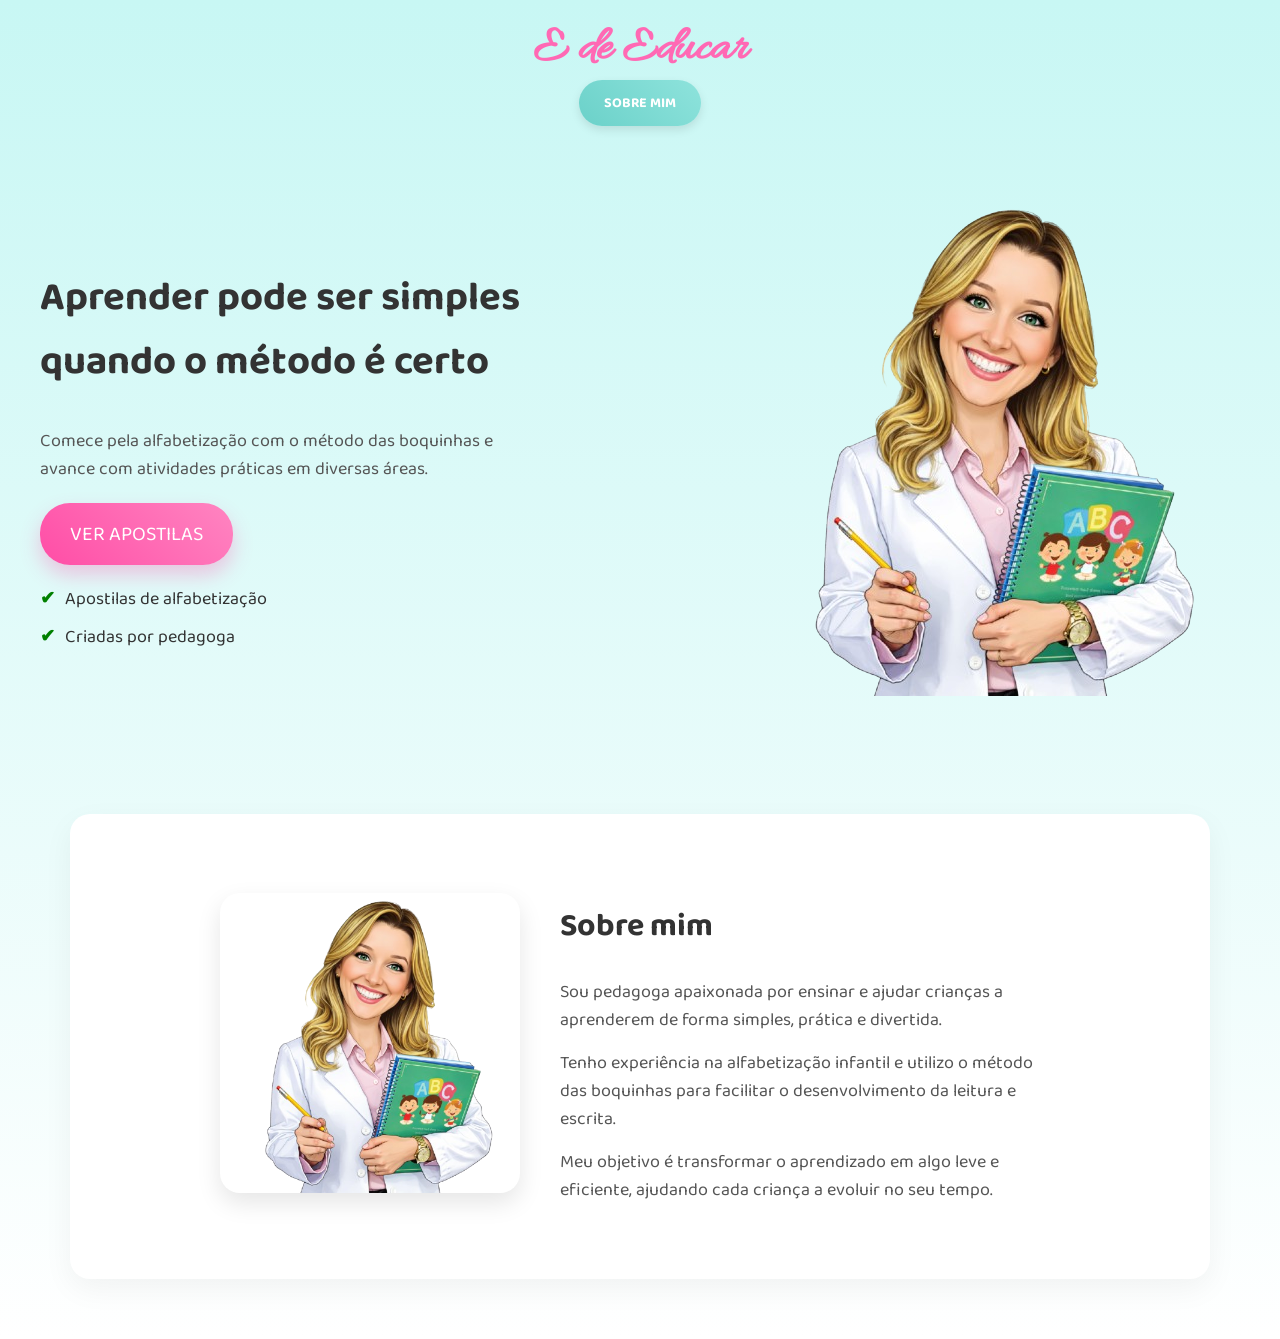
==== index.html @ 4d114b8d "primeiro commit" ====
<!DOCTYPE html>
<html lang="pt-br">
<head>
    <meta charset="UTF-8">
    <meta name="viewport" content="width=device-width, initial-scale=1.0">
    <title>E de Educar</title>

    <link rel="stylesheet" href="style.css">

    <!-- Fontes -->
    <link href="https://fonts.googleapis.com/css2?family=Baloo+2:wght@400;700&display=swap" rel="stylesheet">
    <link href="https://fonts.googleapis.com/css2?family=Allura&display=swap" rel="stylesheet">

    <!-- SCROLL SUAVE -->
    <style>
        html {
            scroll-behavior: smooth;
        }
    </style>
</head>

<body>

    <!-- TOPO -->
    <header class="topo">
        <h1>E de Educar</h1>
        <a href="#sobre" class="btn-topo">SOBRE MIM</a>
    </header>

    <!-- HERO -->
    <section class="hero">

        <div class="texto">

            <h2>
                Aprender pode ser simples <br>
                quando o método é certo
            </h2>

            <p>
                Comece pela alfabetização com o método das boquinhas
                e avance com atividades práticas em diversas áreas.
            </p>

            <a href="page3.html" class="btn-principal">
                VER APOSTILAS
            </a>

            <ul class="lista">
                <li>Apostilas de alfabetização</li>
                <li>Criadas por pedagoga</li>
            </ul>

        </div>

        <div class="imagem">
            <img src="imagens/de.png" alt="Professora">
        </div>

    </section> <!-- 🔥 FECHOU O HERO AQUI -->

    <!-- 🔥 AGORA SIM: SOBRE EMBAIXO -->
    <section id="sobre" class="sobre">

        <div class="sobre-container">

            <div class="sobre-img">
                <img src="imagens/de.png" alt="Professora">
            </div>

            <div class="sobre-texto">
                <h2>Sobre mim</h2>

                <p>
                    Sou pedagoga apaixonada por ensinar e ajudar crianças a aprenderem
                    de forma simples, prática e divertida.
                </p>

                <p>
                    Tenho experiência na alfabetização infantil e utilizo o método das
                    boquinhas para facilitar o desenvolvimento da leitura e escrita.
                </p>

                <p>
                    Meu objetivo é transformar o aprendizado em algo leve e eficiente,
                    ajudando cada criança a evoluir no seu tempo.
                </p>

            </div>

        </div>

    </section>

</body>
</html>
---- style.css ----
body {
    margin: 0;
    font-family: 'Baloo 2', cursive;
    background: linear-gradient(to bottom, #c8f7f4, #ffffff);
    scroll-behavior: smooth; /* scroll suave */
}

/* TOPO */
.topo {
    display: flex;
    flex-direction: column;
    align-items: center;
    text-align: center;
    padding: 20px 10px;
    max-width: 1200px;
    margin: 0 auto;
}

.topo h1 {
    font-family: 'Allura', cursive;
    font-size: 48px;
    color: #ff69b4;
    margin: 0;
}

.btn-topo {
    background: linear-gradient(45deg, #6bd1c9, #8ee3dc);
    padding: 12px 25px;
    border-radius: 30px;
    color: white;
    text-decoration: none;
    font-size: 14px;
    font-weight: bold;
    box-shadow: 0 4px 10px rgba(0,0,0,0.1);
    transition: 0.3s;
}

.btn-topo:hover {
    transform: scale(1.05);
}

/* HERO */
.hero {
    display: flex;
    align-items: center;
    justify-content: space-between; /* melhor distribuição */
    padding: 50px 20px;
    max-width: 1200px;
    margin: 0 auto;
    gap: 40px;
}

/* TEXTO */
.texto {
    max-width: 500px;
}

.texto h2 {
    font-size: 40px;
    color: #333;
}

.texto p {
    font-size: 18px;
    color: #555;
    margin: 20px 0;
}

/* BOTÃO PRINCIPAL */
.btn-principal {
    display: inline-block;
    background: linear-gradient(45deg, #ff4da6, #ff85c1);
    color: white;
    font-size: 20px;
    padding: 15px 30px;
    border-radius: 30px;
    text-decoration: none;
    cursor: pointer;
    transition: 0.3s;
    box-shadow: 0 10px 20px rgba(255, 77, 166, 0.3);
}

.btn-principal:hover {
    transform: scale(1.05);
}

/* LISTA */
.lista {
    list-style: none;
    padding: 0;
    margin-top: 20px;
}

.lista li {
    font-size: 18px;
    margin: 10px 0;
    color: #333;
}

.lista li::before {
    content: "✔";
    color: green;
    margin-right: 10px;
    font-weight: bold;
}

/* IMAGEM */
.imagem img {
    width: 100%;
    max-width: 500px;
    border-radius: 15px;
}

/* SOBRE */
.sobre {
    padding: 60px 20px;
    background: #ffffff;
    border-radius: 20px;
    max-width: 1100px;
    margin: 60px auto;
    box-shadow: 0 10px 30px rgba(0,0,0,0.05);
}

.sobre-container {
    display: flex;
    align-items: center;
    justify-content: center;
    gap: 40px;
}

.sobre-img img {
    width: 300px;
    border-radius: 20px;
    box-shadow: 0 10px 25px rgba(0,0,0,0.1);
}

.sobre-texto {
    max-width: 500px;
}

.sobre-texto h2 {
    font-size: 32px;
    color: #333;
}

.sobre-texto p {
    font-size: 18px;
    color: #555;
    margin: 15px 0;
}

/* 📱 RESPONSIVO */
@media (max-width: 768px) {

    .hero {
        flex-direction: column;
        text-align: center;
    }

    .imagem img {
        width: 100%;
    }

    .texto {
        max-width: 100%;
    }

    .texto h2 {
        font-size: 28px;
    }

    .topo h1 {
        font-size: 36px;
    }

    .sobre-container {
        flex-direction: column;
        text-align: center;
    }

    .sobre-img img {
        width: 200px;
    }
}
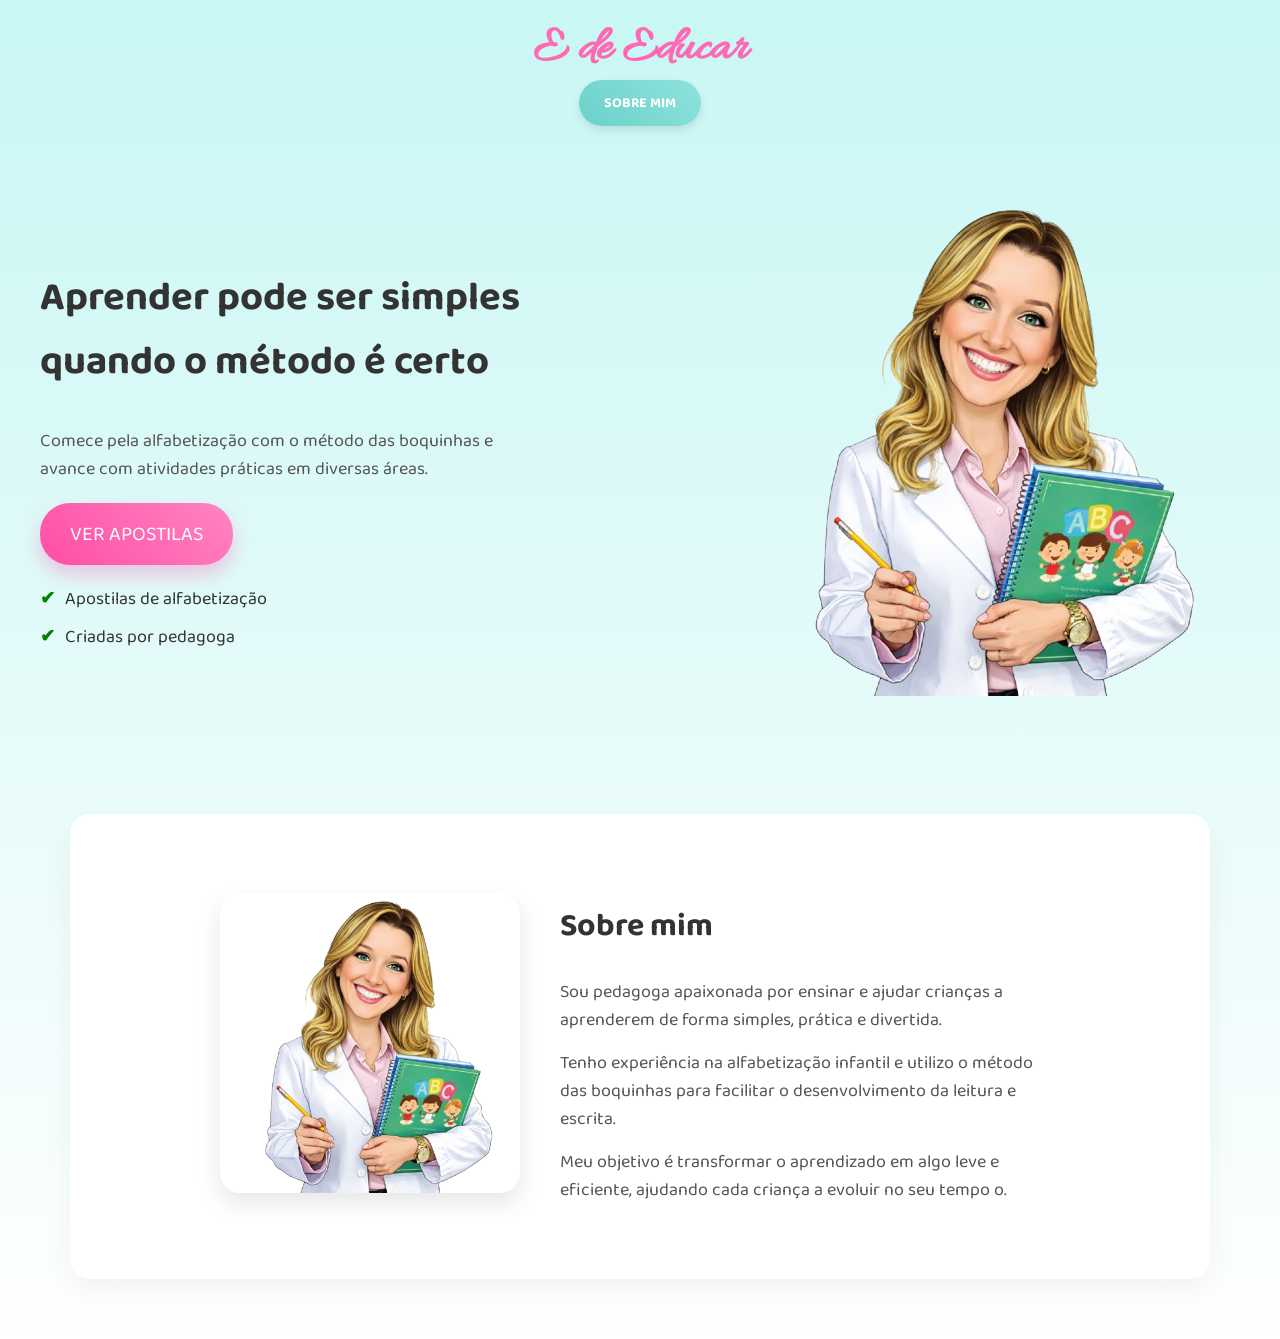
==== commit bfd6c734: "atualizando site" ====
--- a/index.html
+++ b/index.html
@@ -83,7 +83,7 @@
 
                 <p>
                     Meu objetivo é transformar o aprendizado em algo leve e eficiente,
-                    ajudando cada criança a evoluir no seu tempo.
+                    ajudando cada criança a evoluir no seu tempo o.
                 </p>
 
             </div>
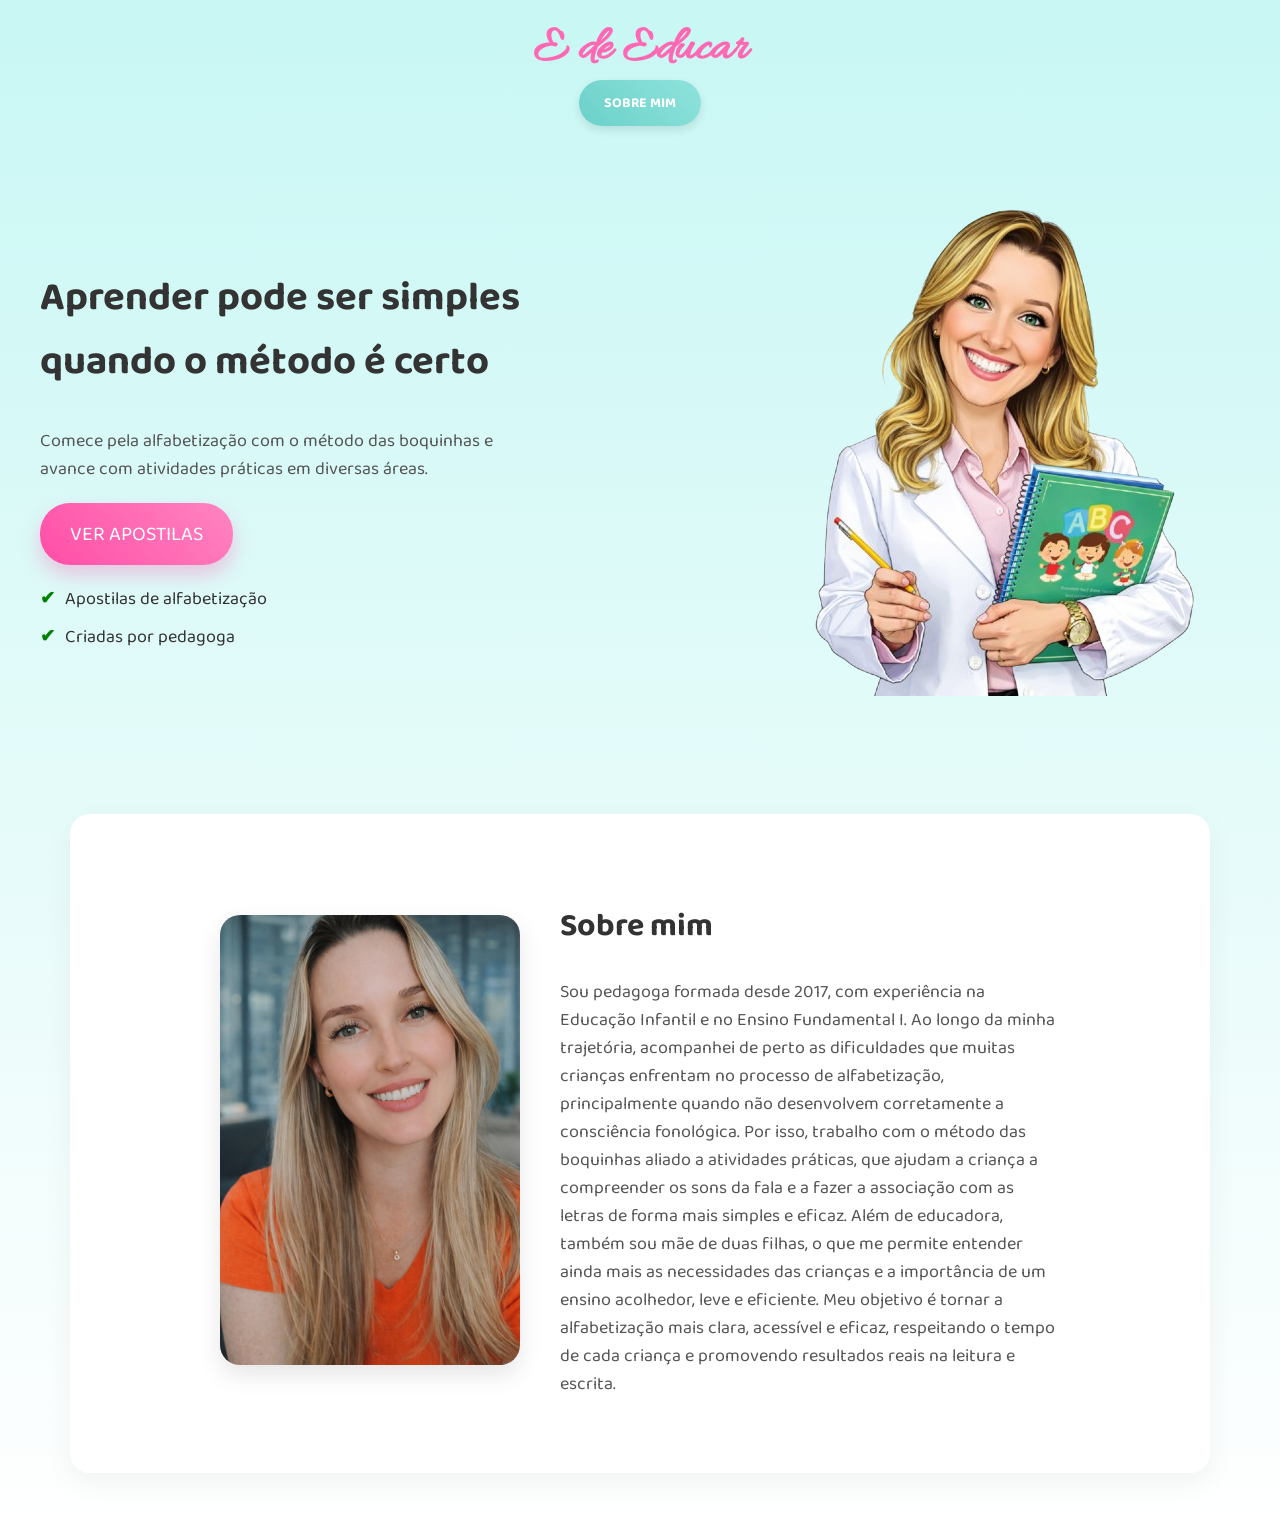
==== commit 7d09f78f: "Retomanando" ====
--- a/index.html
+++ b/index.html
@@ -42,7 +42,7 @@
                 e avance com atividades práticas em diversas áreas.
             </p>
 
-            <a href="page3.html" class="btn-principal">
+            <a href="apostila/page3.html" class="btn-principal">
                 VER APOSTILAS
             </a>
 
@@ -65,26 +65,24 @@
         <div class="sobre-container">
 
             <div class="sobre-img">
-                <img src="imagens/de.png" alt="Professora">
+                <img src="imagens/deh.jpeg" alt="Professora">
             </div>
 
             <div class="sobre-texto">
                 <h2>Sobre mim</h2>
 
                 <p>
-                    Sou pedagoga apaixonada por ensinar e ajudar crianças a aprenderem
-                    de forma simples, prática e divertida.
+                    Sou pedagoga formada desde 2017, com experiência na Educação Infantil e no Ensino Fundamental I.
+
+                    Ao longo da minha trajetória, acompanhei de perto as dificuldades que muitas crianças enfrentam no processo de alfabetização, principalmente quando não desenvolvem corretamente a consciência fonológica.
+
+                    Por isso, trabalho com o método das boquinhas aliado a atividades práticas, que ajudam a criança a compreender os sons da fala e a fazer a associação com as letras de forma mais simples e eficaz.
+
+                    Além de educadora, também sou mãe de duas filhas, o que me permite entender ainda mais as necessidades das crianças e a importância de um ensino acolhedor, leve e eficiente.
+
+                    Meu objetivo é tornar a alfabetização mais clara, acessível e eficaz, respeitando o tempo de cada criança e promovendo resultados reais na leitura e escrita.
                 </p>
 
-                <p>
-                    Tenho experiência na alfabetização infantil e utilizo o método das
-                    boquinhas para facilitar o desenvolvimento da leitura e escrita.
-                </p>
-
-                <p>
-                    Meu objetivo é transformar o aprendizado em algo leve e eficiente,
-                    ajudando cada criança a evoluir no seu tempo o.
-                </p>
 
             </div>
 
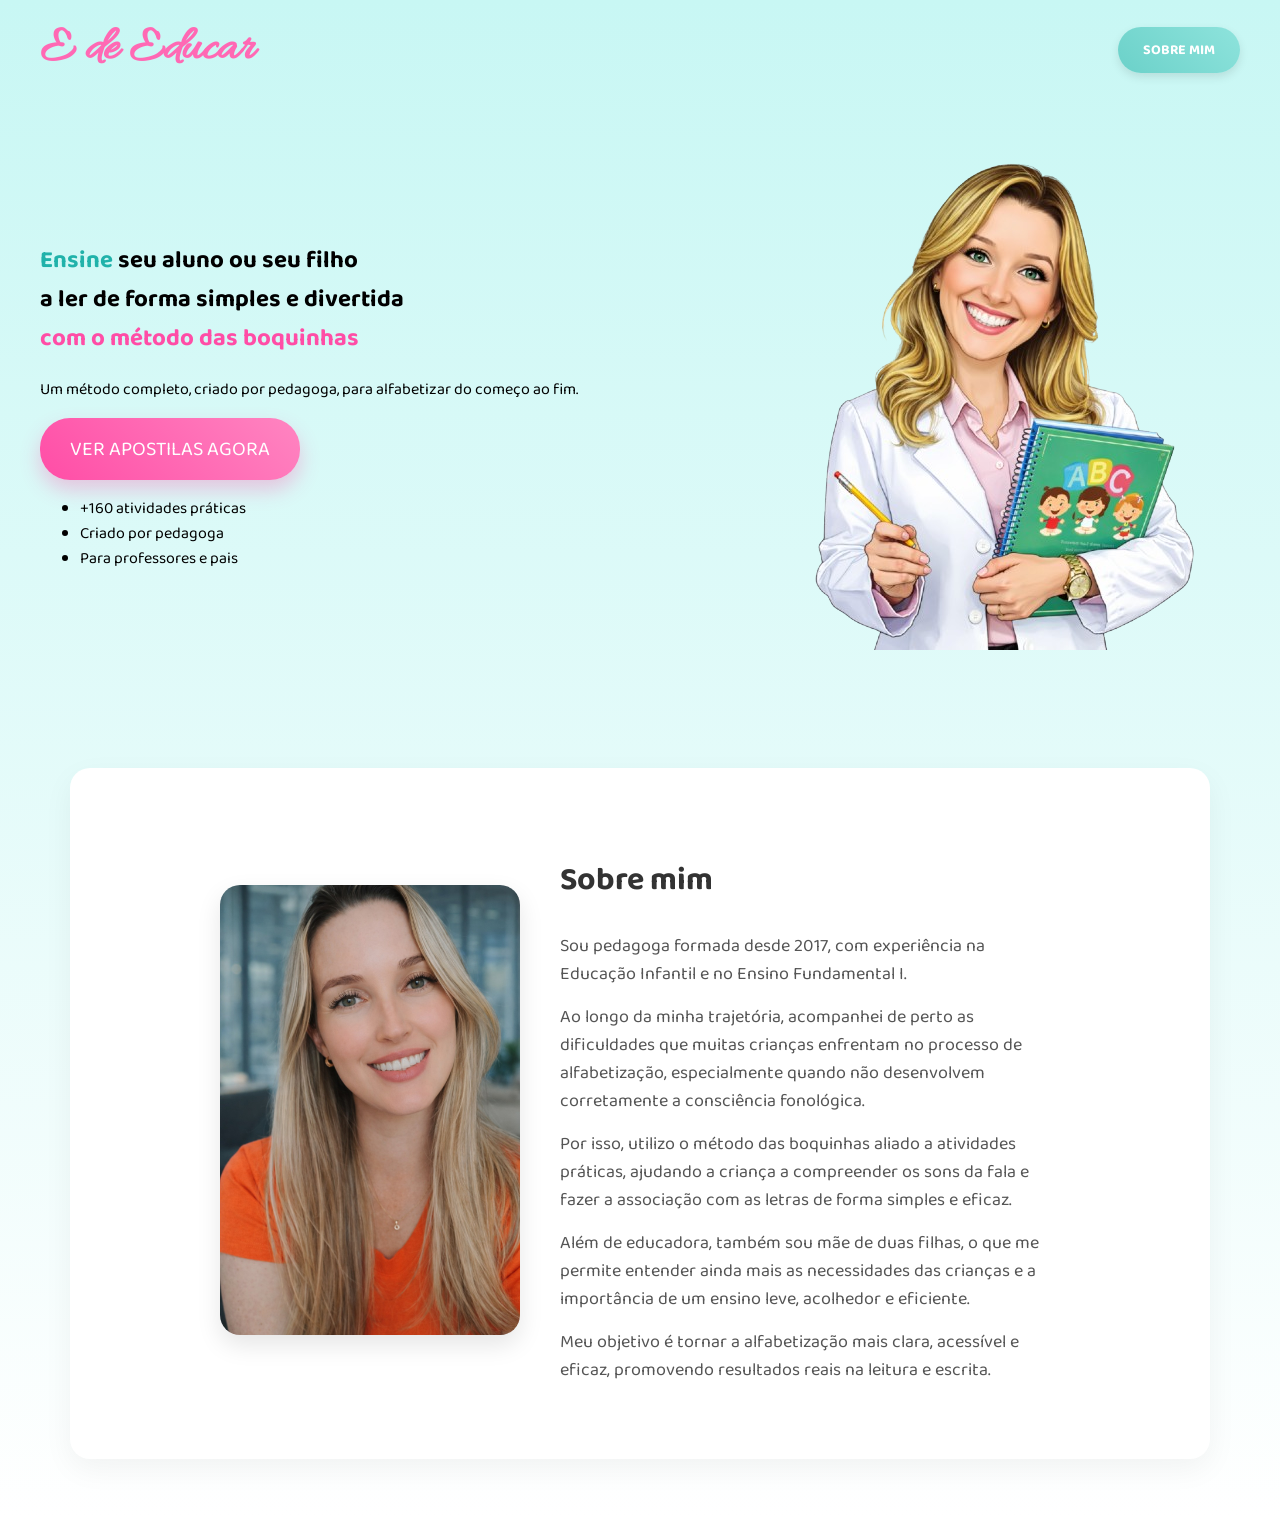
==== commit 66aae946: "Adicionando imagens das apostila" ====
--- a/index.html
+++ b/index.html
@@ -11,7 +11,6 @@
     <link href="https://fonts.googleapis.com/css2?family=Baloo+2:wght@400;700&display=swap" rel="stylesheet">
     <link href="https://fonts.googleapis.com/css2?family=Allura&display=swap" rel="stylesheet">
 
-    <!-- SCROLL SUAVE -->
     <style>
         html {
             scroll-behavior: smooth;
@@ -23,43 +22,45 @@
 
     <!-- TOPO -->
     <header class="topo">
-        <h1>E de Educar</h1>
+        <h1 class="logo">E de Educar</h1>
         <a href="#sobre" class="btn-topo">SOBRE MIM</a>
     </header>
 
     <!-- HERO -->
     <section class="hero">
 
-        <div class="texto">
+        <div class="hero-texto">
 
             <h2>
-                Aprender pode ser simples <br>
-                quando o método é certo
+                <span class="verde">Ensine</span> seu aluno ou seu filho <br>
+                a ler de forma simples e divertida <br>
+                <span class="rosa">com o método das boquinhas</span>
             </h2>
 
             <p>
-                Comece pela alfabetização com o método das boquinhas
-                e avance com atividades práticas em diversas áreas.
+                Um método completo, criado por pedagoga,
+                para alfabetizar do começo ao fim.
             </p>
 
             <a href="apostila/page3.html" class="btn-principal">
-                VER APOSTILAS
+                VER APOSTILAS AGORA
             </a>
 
-            <ul class="lista">
-                <li>Apostilas de alfabetização</li>
-                <li>Criadas por pedagoga</li>
+            <ul class="beneficios">
+                <li>+160 atividades práticas</li>
+                <li>Criado por pedagoga</li>
+                <li>Para professores e pais</li>
             </ul>
 
         </div>
 
-        <div class="imagem">
+        <div class="hero-img">
             <img src="imagens/de.png" alt="Professora">
         </div>
 
-    </section> <!-- 🔥 FECHOU O HERO AQUI -->
+    </section>
 
-    <!-- 🔥 AGORA SIM: SOBRE EMBAIXO -->
+    <!-- SOBRE -->
     <section id="sobre" class="sobre">
 
         <div class="sobre-container">
@@ -73,16 +74,23 @@
 
                 <p>
                     Sou pedagoga formada desde 2017, com experiência na Educação Infantil e no Ensino Fundamental I.
-
-                    Ao longo da minha trajetória, acompanhei de perto as dificuldades que muitas crianças enfrentam no processo de alfabetização, principalmente quando não desenvolvem corretamente a consciência fonológica.
-
-                    Por isso, trabalho com o método das boquinhas aliado a atividades práticas, que ajudam a criança a compreender os sons da fala e a fazer a associação com as letras de forma mais simples e eficaz.
-
-                    Além de educadora, também sou mãe de duas filhas, o que me permite entender ainda mais as necessidades das crianças e a importância de um ensino acolhedor, leve e eficiente.
-
-                    Meu objetivo é tornar a alfabetização mais clara, acessível e eficaz, respeitando o tempo de cada criança e promovendo resultados reais na leitura e escrita.
                 </p>
 
+                <p>
+                    Ao longo da minha trajetória, acompanhei de perto as dificuldades que muitas crianças enfrentam no processo de alfabetização, especialmente quando não desenvolvem corretamente a consciência fonológica.
+                </p>
+
+                <p>
+                    Por isso, utilizo o método das boquinhas aliado a atividades práticas, ajudando a criança a compreender os sons da fala e fazer a associação com as letras de forma simples e eficaz.
+                </p>
+
+                <p>
+                    Além de educadora, também sou mãe de duas filhas, o que me permite entender ainda mais as necessidades das crianças e a importância de um ensino leve, acolhedor e eficiente.
+                </p>
+
+                <p>
+                    Meu objetivo é tornar a alfabetização mais clara, acessível e eficaz, promovendo resultados reais na leitura e escrita.
+                </p>
 
             </div>
 
--- a/style.css
+++ b/style.css
@@ -2,16 +2,15 @@
     margin: 0;
     font-family: 'Baloo 2', cursive;
     background: linear-gradient(to bottom, #c8f7f4, #ffffff);
-    scroll-behavior: smooth; /* scroll suave */
+    scroll-behavior: smooth;
 }
 
 /* TOPO */
 .topo {
     display: flex;
-    flex-direction: column;
+    justify-content: space-between;
     align-items: center;
-    text-align: center;
-    padding: 20px 10px;
+    padding: 20px 40px;
     max-width: 1200px;
     margin: 0 auto;
 }
@@ -43,11 +42,11 @@
 .hero {
     display: flex;
     align-items: center;
-    justify-content: space-between; /* melhor distribuição */
+    justify-content: space-between;
     padding: 50px 20px;
     max-width: 1200px;
     margin: 0 auto;
-    gap: 40px;
+    gap: 60px;
 }
 
 /* TEXTO */
@@ -64,6 +63,15 @@
     font-size: 18px;
     color: #555;
     margin: 20px 0;
+}
+
+/* CORES DO TEXTO */
+.verde {
+    color: #20b2aa;
+}
+
+.rosa {
+    color: #ff4da6;
 }
 
 /* BOTÃO PRINCIPAL */
@@ -98,9 +106,8 @@
 }
 
 .lista li::before {
-    content: "✔";
-    color: green;
-    margin-right: 10px;
+    content: "✔ ";
+    color: #2ecc71;
     font-weight: bold;
 }
 
@@ -152,6 +159,11 @@
 /* 📱 RESPONSIVO */
 @media (max-width: 768px) {
 
+    .topo {
+        flex-direction: column;
+        gap: 10px;
+    }
+
     .hero {
         flex-direction: column;
         text-align: center;
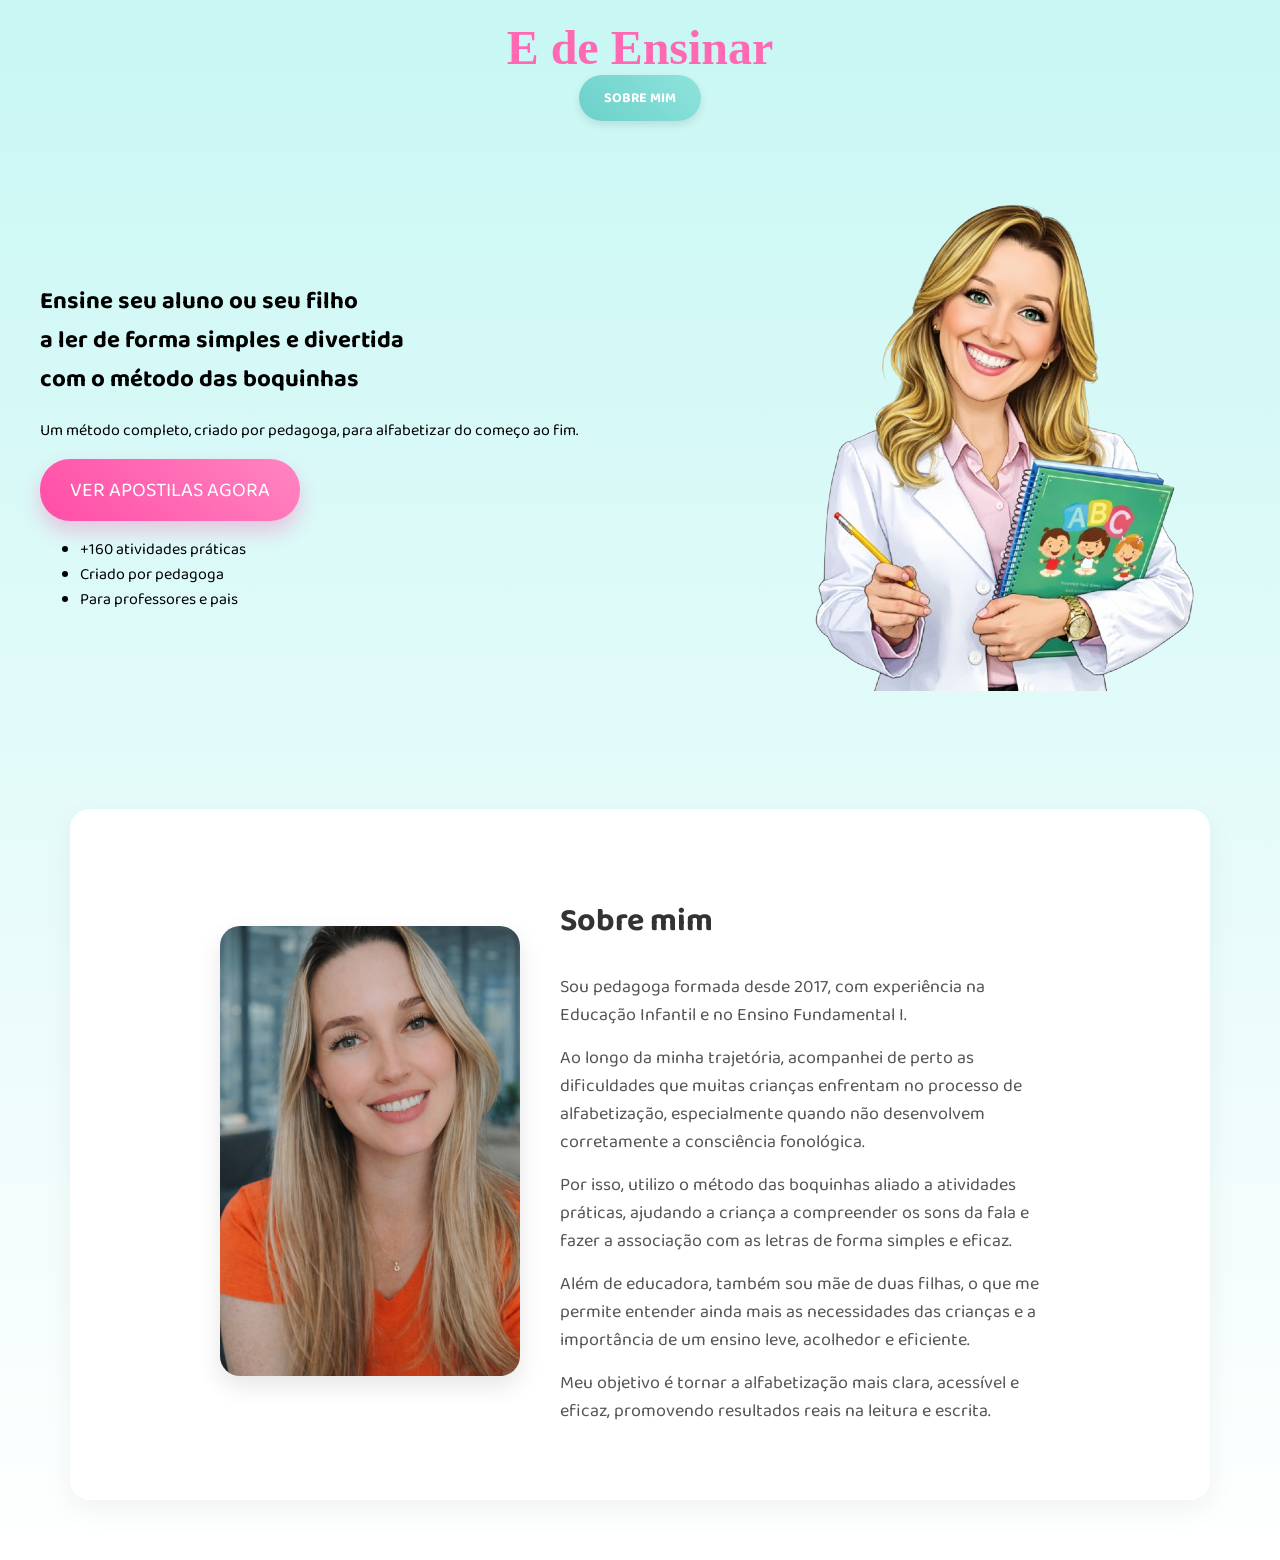
==== commit 2656bb4e: "correção" ====
--- a/index.html
+++ b/index.html
@@ -3,13 +3,13 @@
 <head>
     <meta charset="UTF-8">
     <meta name="viewport" content="width=device-width, initial-scale=1.0">
-    <title>E de Educar</title>
+    <title>E de Ensinar</title>
 
     <link rel="stylesheet" href="style.css">
 
     <!-- Fontes -->
     <link href="https://fonts.googleapis.com/css2?family=Baloo+2:wght@400;700&display=swap" rel="stylesheet">
-    <link href="https://fonts.googleapis.com/css2?family=Allura&display=swap" rel="stylesheet">
+    <link href="https://fonts.googleapis.com/css2?family=Pacifico&display=swap" rel="stylesheet">
 
     <style>
         html {
@@ -22,7 +22,7 @@
 
     <!-- TOPO -->
     <header class="topo">
-        <h1 class="logo">E de Educar</h1>
+        <h1 class="logo">E de Ensinar</h1>
         <a href="#sobre" class="btn-topo">SOBRE MIM</a>
     </header>
 
--- a/style.css
+++ b/style.css
@@ -2,15 +2,16 @@
     margin: 0;
     font-family: 'Baloo 2', cursive;
     background: linear-gradient(to bottom, #c8f7f4, #ffffff);
-    scroll-behavior: smooth;
+    scroll-behavior: smooth; /* scroll suave */
 }
 
 /* TOPO */
 .topo {
     display: flex;
-    justify-content: space-between;
+    flex-direction: column;
     align-items: center;
-    padding: 20px 40px;
+    text-align: center;
+    padding: 20px 10px;
     max-width: 1200px;
     margin: 0 auto;
 }
@@ -42,11 +43,11 @@
 .hero {
     display: flex;
     align-items: center;
-    justify-content: space-between;
+    justify-content: space-between; /* melhor distribuição */
     padding: 50px 20px;
     max-width: 1200px;
     margin: 0 auto;
-    gap: 60px;
+    gap: 40px;
 }
 
 /* TEXTO */
@@ -63,15 +64,6 @@
     font-size: 18px;
     color: #555;
     margin: 20px 0;
-}
-
-/* CORES DO TEXTO */
-.verde {
-    color: #20b2aa;
-}
-
-.rosa {
-    color: #ff4da6;
 }
 
 /* BOTÃO PRINCIPAL */
@@ -106,8 +98,9 @@
 }
 
 .lista li::before {
-    content: "✔ ";
-    color: #2ecc71;
+    content: "✔";
+    color: green;
+    margin-right: 10px;
     font-weight: bold;
 }
 
@@ -159,11 +152,6 @@
 /* 📱 RESPONSIVO */
 @media (max-width: 768px) {
 
-    .topo {
-        flex-direction: column;
-        gap: 10px;
-    }
-
     .hero {
         flex-direction: column;
         text-align: center;
